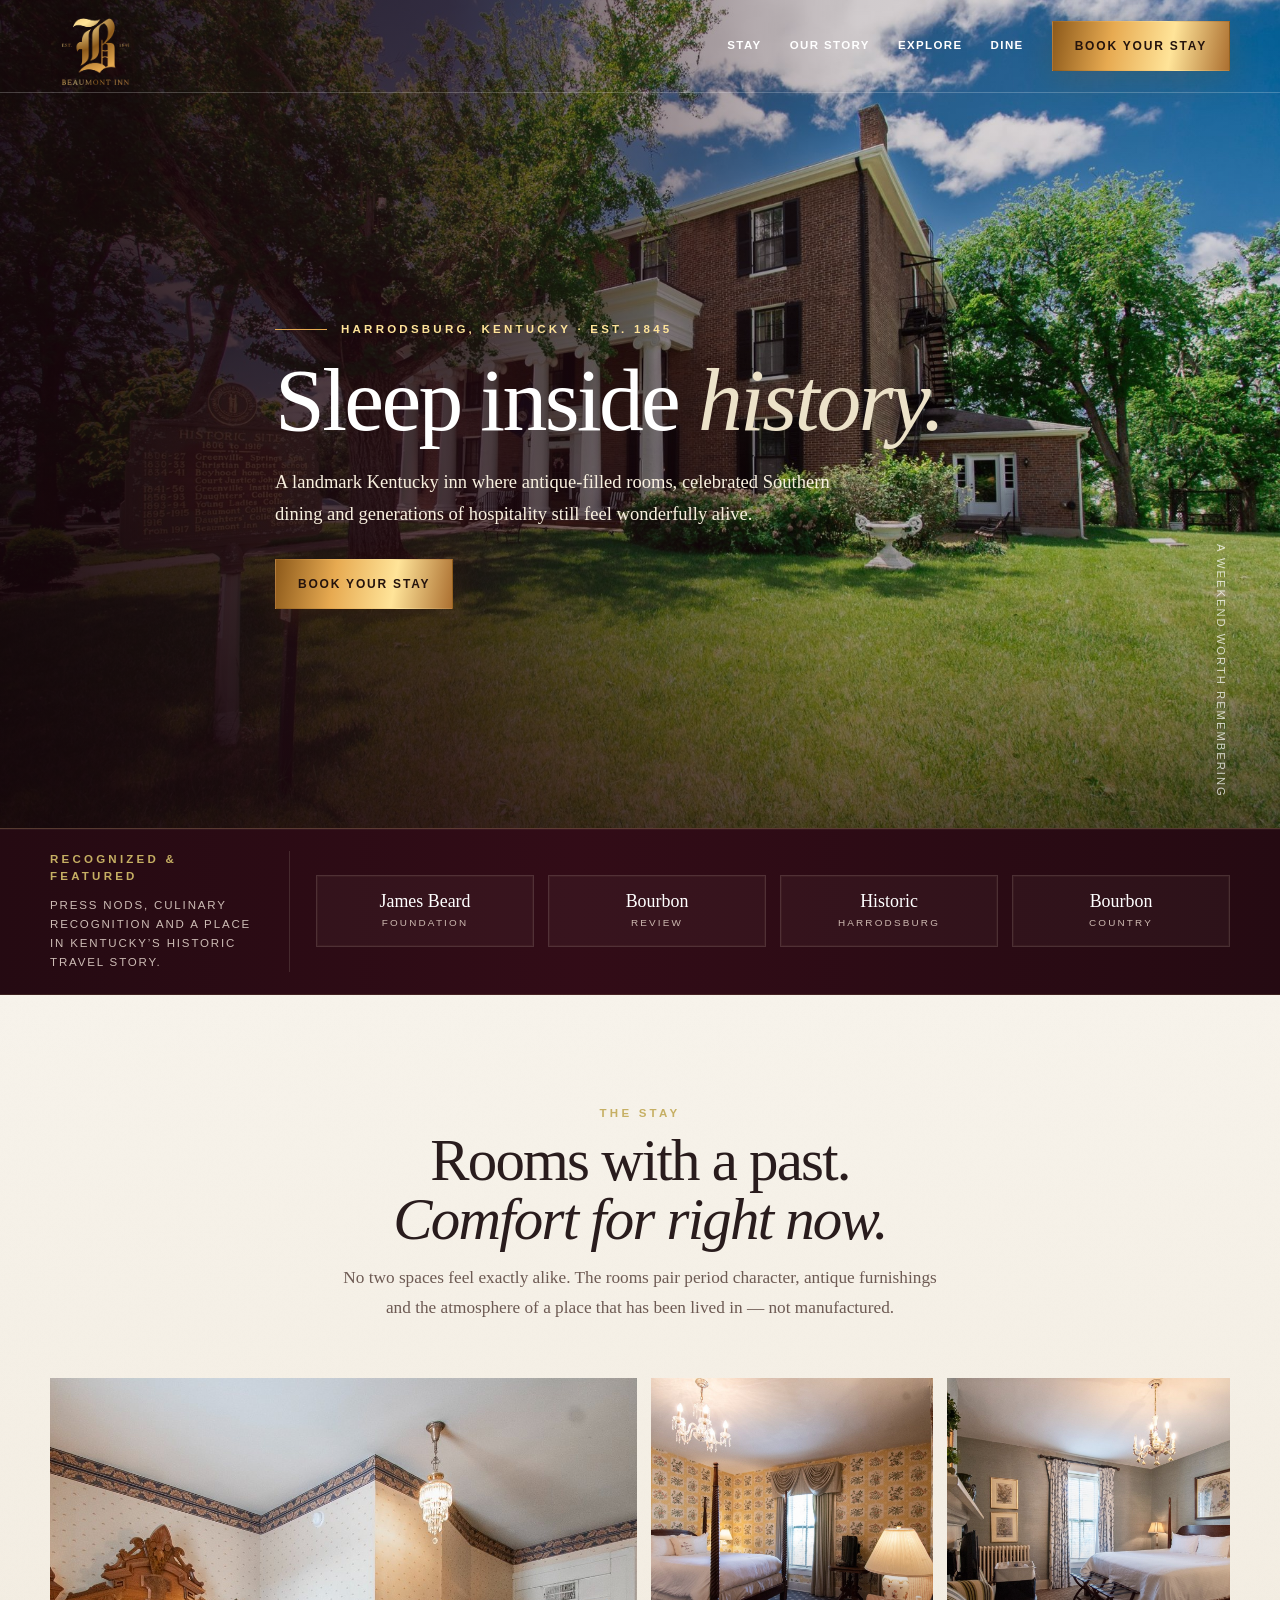
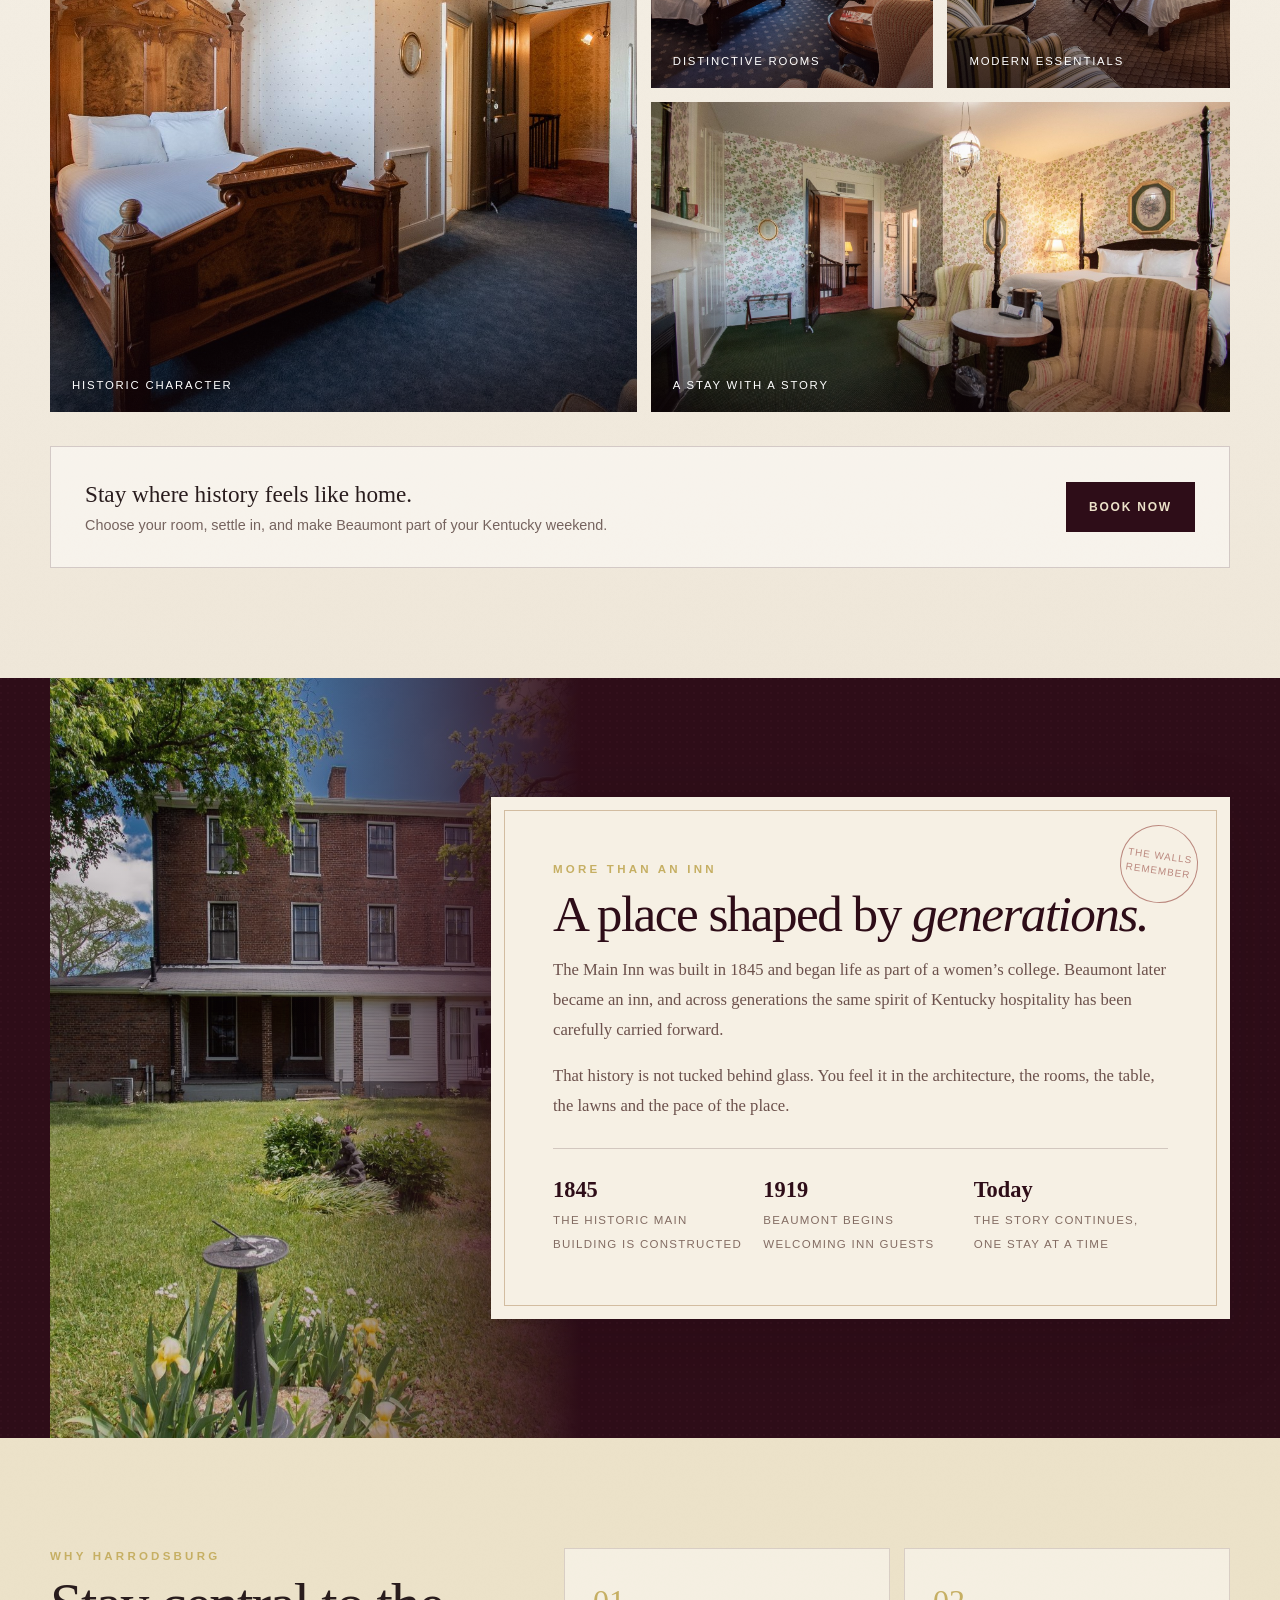
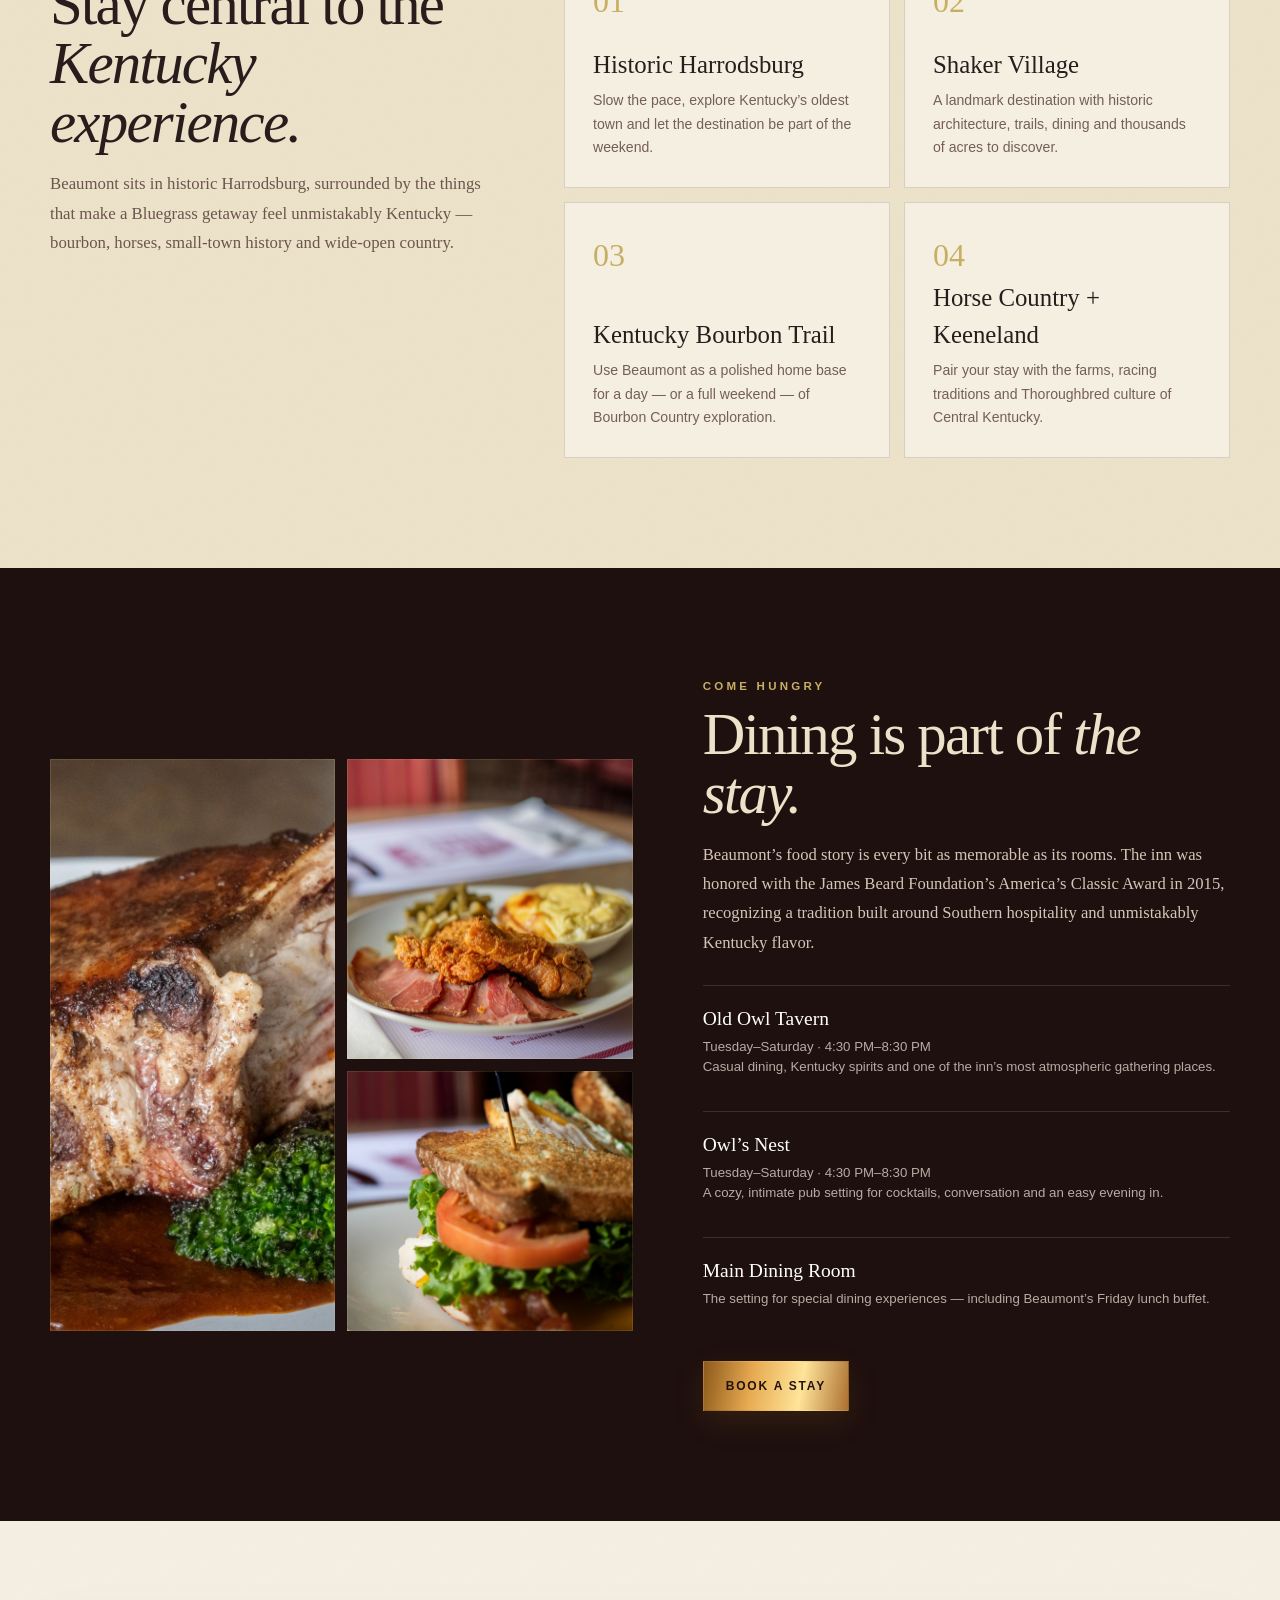
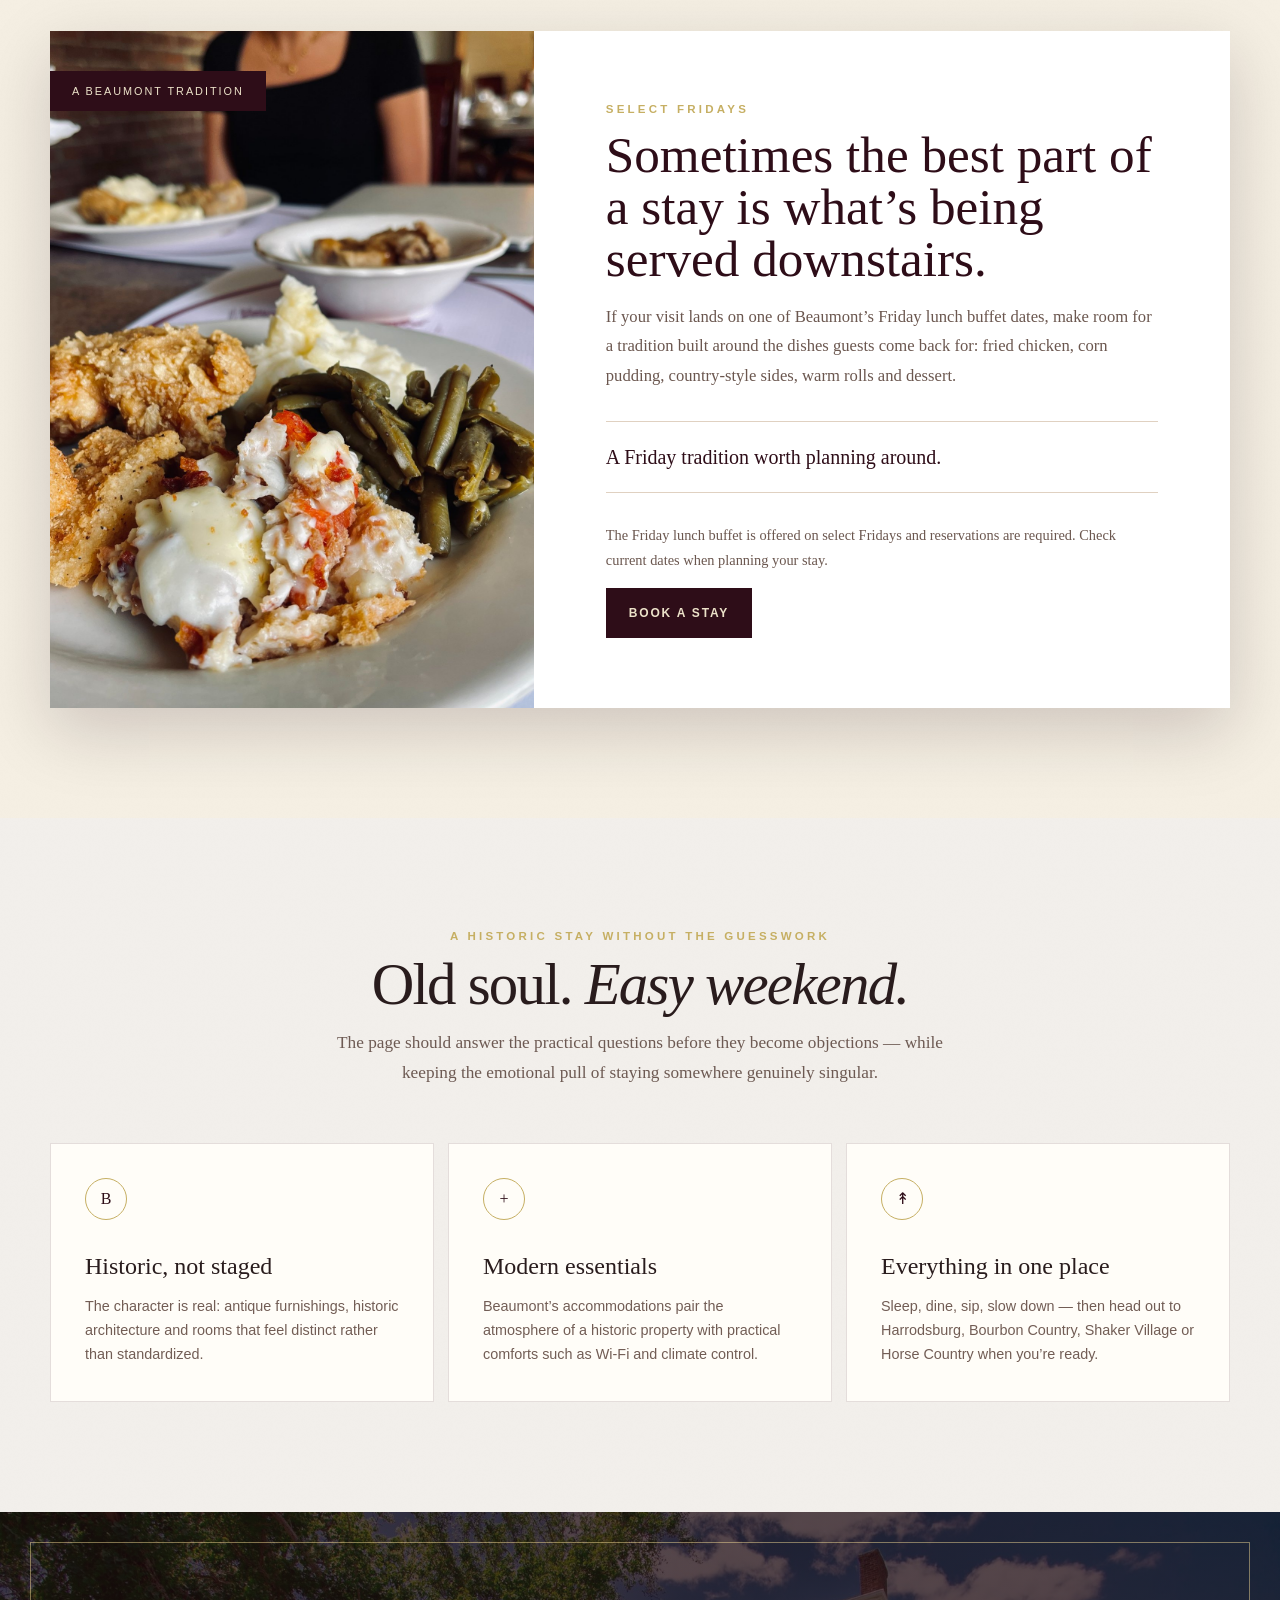
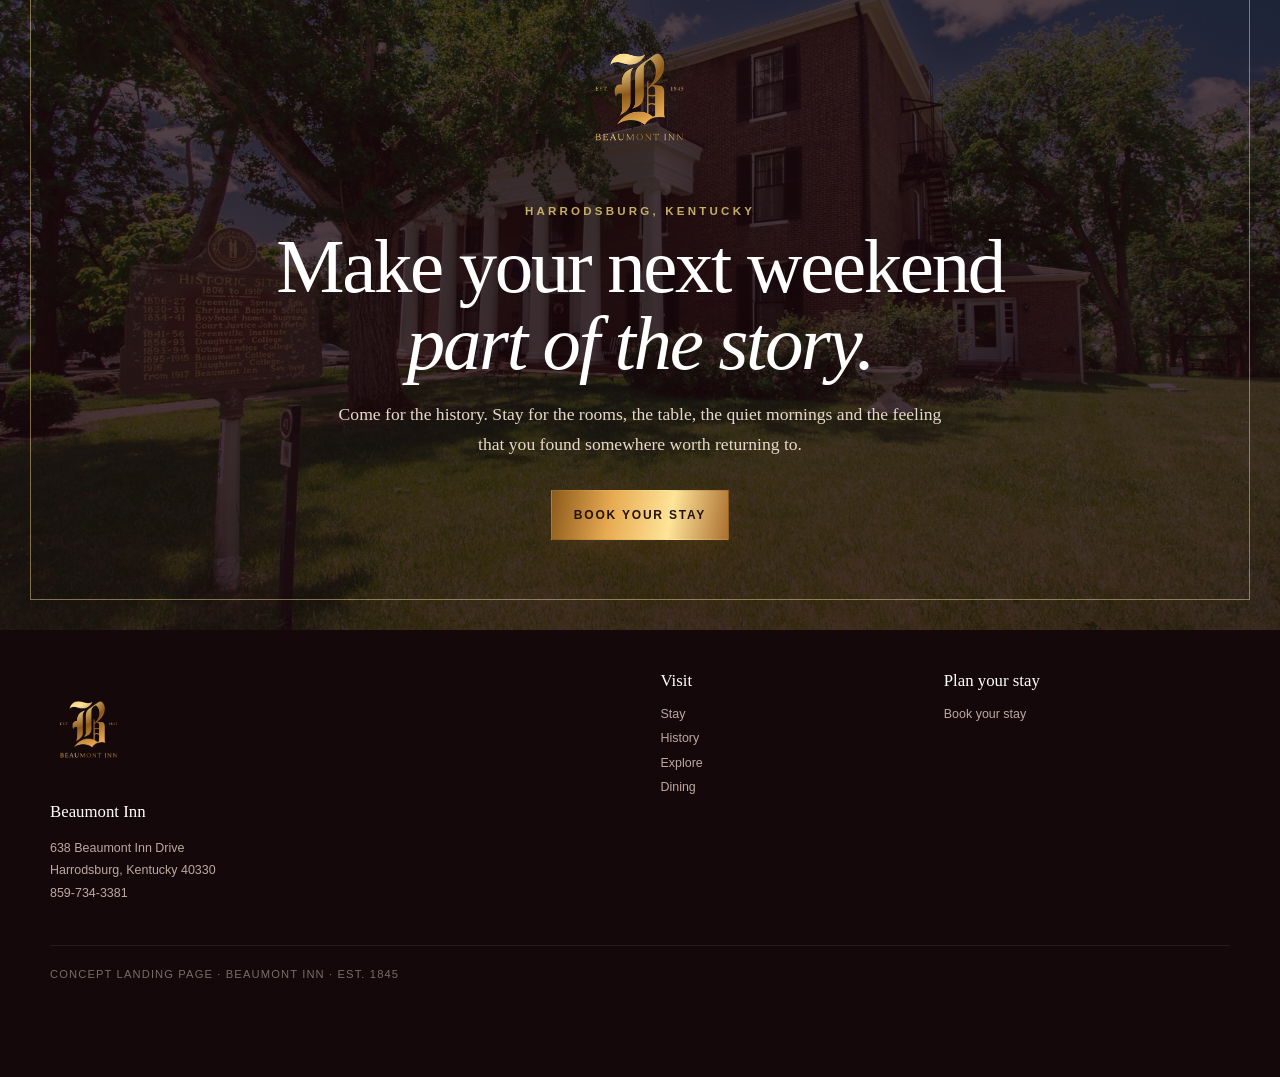
==== index.html @ 3e006eda "Convert to static site for GitHub Pages deployment - Move HTML templates to root directory - Remove " ====
<!doctype html>
<html lang="en">
<head>
  <meta charset="utf-8" />
  <meta name="viewport" content="width=device-width, initial-scale=1" />
  <meta name="description" content="Stay at Beaumont Inn in Harrodsburg, Kentucky — historic rooms, celebrated Southern dining, Bourbon Country, and generations of Kentucky hospitality." />
  <title>Beaumont Inn | Stay Where Kentucky History Lives</title>
  <style>
    :root{
      --coffee:#2E0D18;
      --asphalt:#1E0810;
      --night:#1E100F;
      --parchment:#ECE2C9;
      --pampas:#F2EFEB;
      --sandrift:#AE9279;
      --laser:#C6AF63;
      --gold-1:#E7AA51;
      --gold-2:#FFE499;
      --gold-3:#8D5A1B;
      --gold-4:#AC7031;
      --ink:#291C1D;
      --paper:#F6F0E4;
      --shadow:0 22px 65px rgba(30,8,16,.18);
    }
    *{box-sizing:border-box}
    html{scroll-behavior:smooth}
    body{margin:0;background:var(--pampas);color:var(--ink);font-family:Montserrat,Arial,sans-serif;line-height:1.5}
    img{max-width:100%;display:block}
    a{color:inherit;text-decoration:none}
    button{font:inherit}
    .wrap{width:min(1180px,calc(100% - 48px));margin:auto}
    .eyebrow{font-size:.72rem;text-transform:uppercase;letter-spacing:.28em;font-weight:700}
    .serif{font-family:Baskerville,"Baskerville Old Face",Georgia,serif}
    .display{font-family:Baskerville,"Baskerville Old Face",Georgia,serif;letter-spacing:-.03em}
    .script{font-family:"Cormorant Garamond",Georgia,serif;font-style:italic}
    .gold{color:var(--laser)}
    .btn{display:inline-flex;align-items:center;justify-content:center;gap:10px;min-height:50px;padding:0 22px;border:1px solid transparent;font-size:.75rem;font-weight:800;letter-spacing:.15em;text-transform:uppercase;transition:.25s ease}
    .btn-primary{background:linear-gradient(100deg,var(--gold-3),var(--gold-1),var(--gold-2),var(--gold-4));color:#24130d;box-shadow:0 10px 30px rgba(141,90,27,.2)}
    .btn-primary:hover{transform:translateY(-2px);filter:brightness(1.04)}
    .btn-ghost{border-color:rgba(255,255,255,.55);color:white;background:rgba(30,8,16,.18);backdrop-filter:blur(6px)}
    .btn-dark{background:var(--coffee);color:var(--parchment)}
    .btn-text{padding:0;min-height:auto;border-bottom:1px solid currentColor}

    /* header */
    .topbar{position:absolute;top:0;left:0;right:0;z-index:20;color:white;border-bottom:1px solid rgba(255,255,255,.22)}
    .nav{height:92px;display:flex;align-items:center;justify-content:space-between;gap:28px}
    .nav img{width:92px;height:auto;filter:drop-shadow(0 4px 14px rgba(0,0,0,.2))}
    .navlinks{display:flex;gap:28px;align-items:center;font-size:.72rem;font-weight:700;text-transform:uppercase;letter-spacing:.12em}
    .navlinks a:not(.btn):hover{color:var(--gold-2)}

    /* hero */
    .hero{min-height:92vh;position:relative;color:white;display:flex;align-items:end;background-image:linear-gradient(90deg,rgba(22,5,11,.9) 0%,rgba(35,9,18,.74) 35%,rgba(35,9,18,.2) 67%,rgba(35,9,18,.12) 100%),linear-gradient(0deg,rgba(18,7,9,.62) 0%,transparent 42%),url('[data-uri]');background-size:cover;background-position:center 46%}
    .hero-inner{padding:190px 0 88px;max-width:730px}
    .hero-kicker{display:flex;align-items:center;gap:14px;color:var(--gold-2)}
    .hero-kicker:before{content:"";width:52px;height:1px;background:var(--gold-1)}
    .hero h1{font-size:clamp(3.4rem,7vw,7rem);line-height:.9;margin:.25em 0 .28em;max-width:750px;font-weight:500}
    .hero h1 em{font-weight:400;color:var(--parchment)}
    .hero p{max-width:590px;font-family:Georgia,serif;font-size:1.16rem;line-height:1.7;color:#f8f0df;margin:0 0 30px}
    .hero-actions{display:flex;flex-wrap:wrap;gap:12px}
    .hero-note{position:absolute;right:4vw;bottom:30px;font-size:.7rem;letter-spacing:.18em;text-transform:uppercase;color:rgba(255,255,255,.74);writing-mode:vertical-rl}

    /* vintage texture + featured strip */
    body:before{content:"";position:fixed;inset:0;pointer-events:none;z-index:0;opacity:.09;mix-blend-mode:multiply;background-image:url("data:image/svg+xml,%3Csvg xmlns='http://www.w3.org/2000/svg' width='240' height='240' viewBox='0 0 240 240'%3E%3Cfilter id='n'%3E%3CfeTurbulence type='fractalNoise' baseFrequency='.85' numOctaves='3' stitchTiles='stitch'/%3E%3CfeColorMatrix type='saturate' values='0'/%3E%3C/filter%3E%3Crect width='240' height='240' filter='url(%23n)' opacity='.36'/%3E%3C/svg%3E")}
    body > *{position:relative;z-index:1}
    .trust,.section,.history,.dining,.buffet,.confidence,footer{position:relative;isolation:isolate}
    .trust:after,.section:after,.history:after,.dining:after,.buffet:after,.confidence:after,footer:after{content:"";position:absolute;inset:0;pointer-events:none;opacity:.06;mix-blend-mode:multiply;background-image:url("data:image/svg+xml,%3Csvg xmlns='http://www.w3.org/2000/svg' width='180' height='180' viewBox='0 0 180 180'%3E%3Cfilter id='n'%3E%3CfeTurbulence type='fractalNoise' baseFrequency='1.15' numOctaves='2' stitchTiles='stitch'/%3E%3CfeColorMatrix type='saturate' values='0'/%3E%3C/filter%3E%3Crect width='180' height='180' filter='url(%23n)' opacity='.22'/%3E%3C/svg%3E")}
    .trust > .wrap,.section > .wrap,.history > .wrap,.dining > .wrap,.buffet > .wrap,.confidence > .wrap,footer > .wrap{position:relative;z-index:1}

    .trust{background:linear-gradient(90deg,#250a12 0%,#320c17 45%,#250a12 100%);color:var(--parchment);border-top:1px solid rgba(255,228,153,.22);border-bottom:1px solid rgba(255,228,153,.1);box-shadow:inset 0 1px 0 rgba(255,255,255,.04)}
    .featured-strip{display:grid;grid-template-columns:240px 1fr;gap:26px;align-items:center;min-height:120px;padding:22px 0}
    .featured-title{padding-right:24px;border-right:1px solid rgba(236,226,201,.14)}
    .featured-title .eyebrow{margin-bottom:10px}
    .featured-title p{margin:0;font-size:.72rem;letter-spacing:.16em;text-transform:uppercase;line-height:1.65;color:#cdbcb5}
    .featured-logos{display:grid;grid-template-columns:repeat(4,1fr);gap:14px}
    .logo-chip{min-height:72px;padding:14px 16px;display:flex;flex-direction:column;justify-content:center;align-items:center;text-align:center;border:1px solid rgba(236,226,201,.14);background:rgba(255,255,255,.03);box-shadow:inset 0 0 0 1px rgba(255,228,153,.04)}
    .logo-main{display:block;font-family:Baskerville,"Baskerville Old Face",Georgia,serif;font-size:1.12rem;line-height:1.05;color:#fff}
    .logo-sub{display:block;margin-top:5px;font-size:.62rem;letter-spacing:.22em;text-transform:uppercase;color:#ccb8b0}

    /* intro / product */
    .section{padding:110px 0}
    .center-head{text-align:center;max-width:760px;margin:0 auto 54px}
    .center-head h2,.split-copy h2,.paper-copy h2,.dining-copy h2,.nearby-copy h2,.final h2{font-size:clamp(2.5rem,4.6vw,5rem);line-height:1;margin:.18em 0 .22em;font-weight:500}
    .center-head p{font-family:Georgia,serif;font-size:1.08rem;line-height:1.75;color:#6d5a53;margin:0 auto;max-width:620px}
    .rooms{background:linear-gradient(#F7F3EB,#EFE7D9)}
    .room-grid{display:grid;grid-template-columns:1.35fr .65fr .65fr;grid-template-rows:310px 310px;gap:14px}
    .room-card{position:relative;overflow:hidden;background:#ddd}
    .room-card:nth-child(1){grid-row:1/3}
    .room-card:nth-child(4){grid-column:2/4}
    .room-card img{width:100%;height:100%;object-fit:cover;transition:.6s ease}
    .room-card:hover img{transform:scale(1.03)}
    .room-card:after{content:"";position:absolute;inset:0;background:linear-gradient(0deg,rgba(20,6,11,.55),transparent 48%)}
    .room-card .label{position:absolute;left:22px;bottom:18px;z-index:2;color:white;font-size:.71rem;letter-spacing:.16em;text-transform:uppercase}
    .rooms-cta{display:grid;grid-template-columns:1fr auto;gap:30px;align-items:center;margin-top:34px;padding:30px 34px;border:1px solid rgba(46,13,24,.18);background:rgba(255,255,255,.45)}
    .rooms-cta strong{font-family:Georgia,serif;font-size:1.45rem;font-weight:500}
    .rooms-cta p{margin:4px 0 0;color:#75635e;font-size:.9rem}

    /* history */
    .history{position:relative;background:var(--coffee);color:var(--parchment);overflow:hidden}
    .history:before{content:"";position:absolute;inset:0;opacity:.16;background-image:radial-gradient(circle at 1px 1px,rgba(255,255,255,.55) 1px,transparent 1px);background-size:7px 7px;mix-blend-mode:soft-light}
    .history-inner{position:relative;display:grid;grid-template-columns:.9fr 1.1fr;min-height:760px}
    .history-img{position:relative;background:url('[data-uri]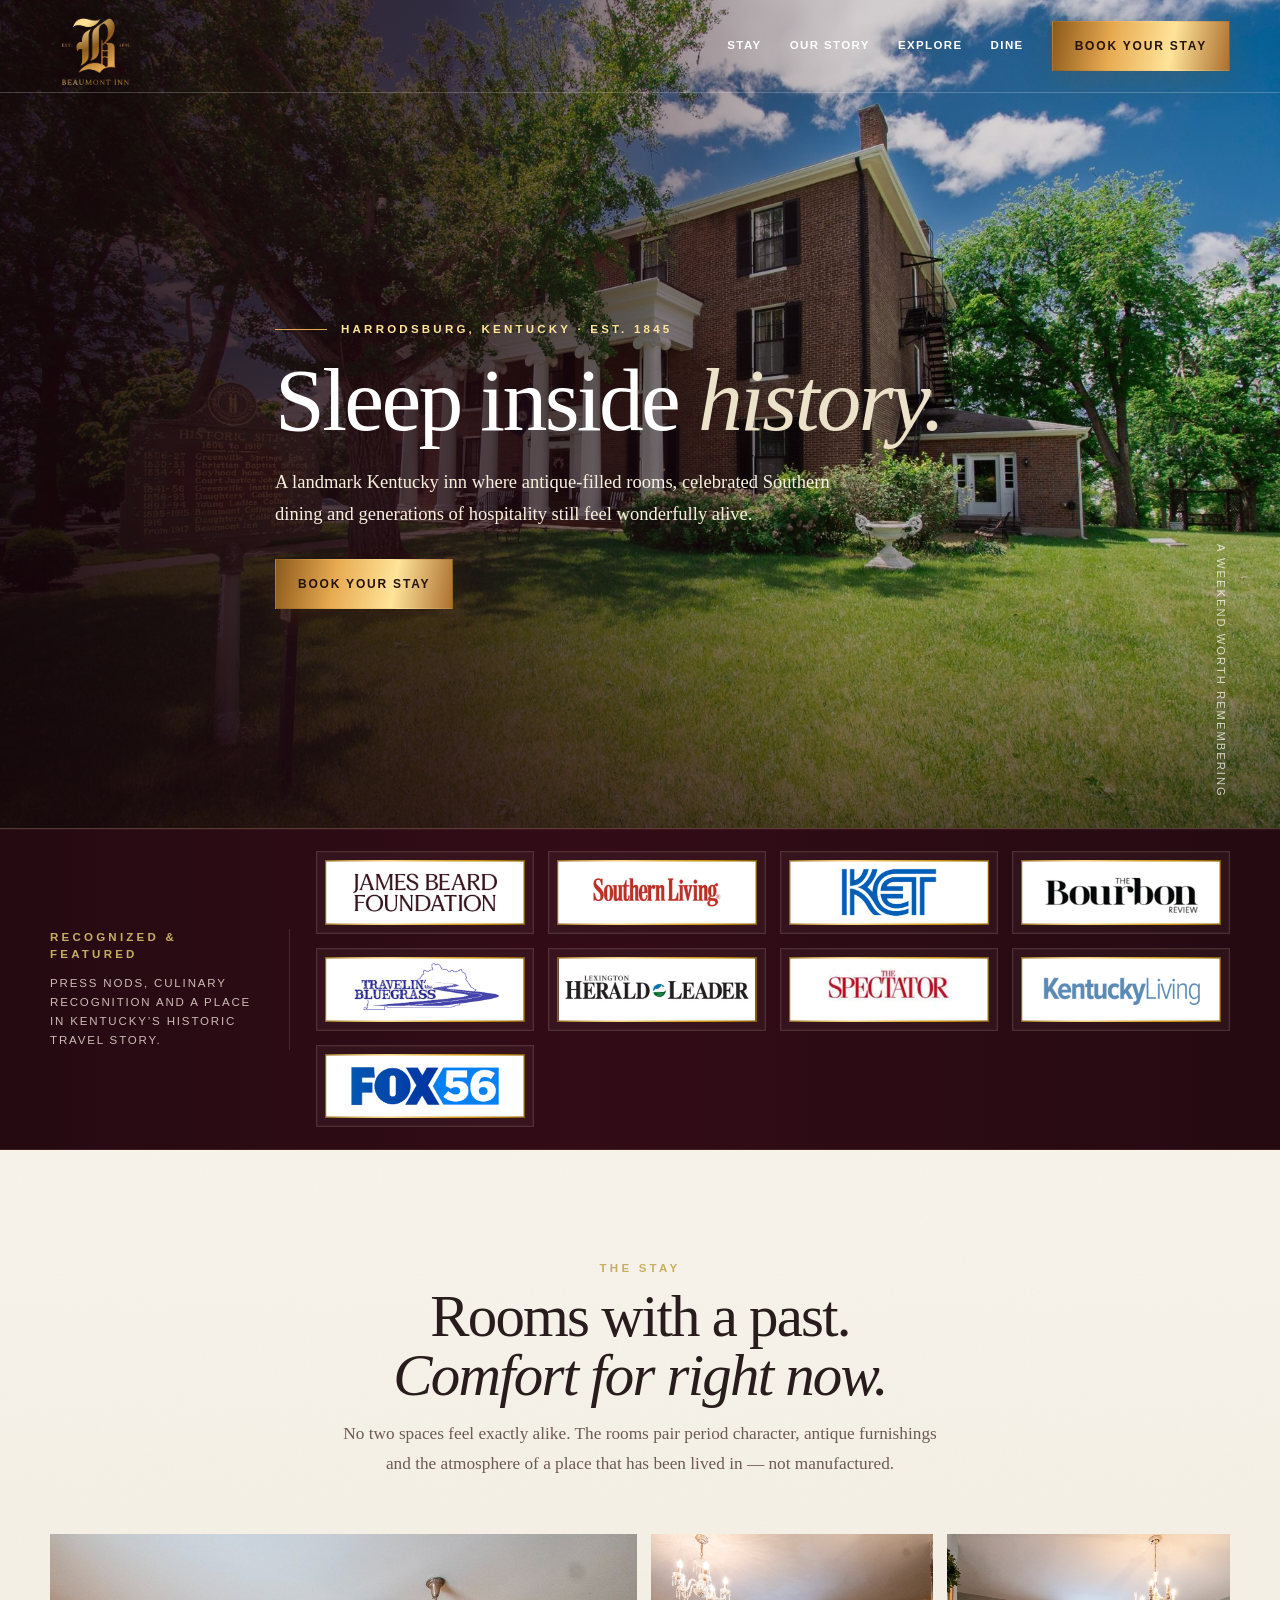
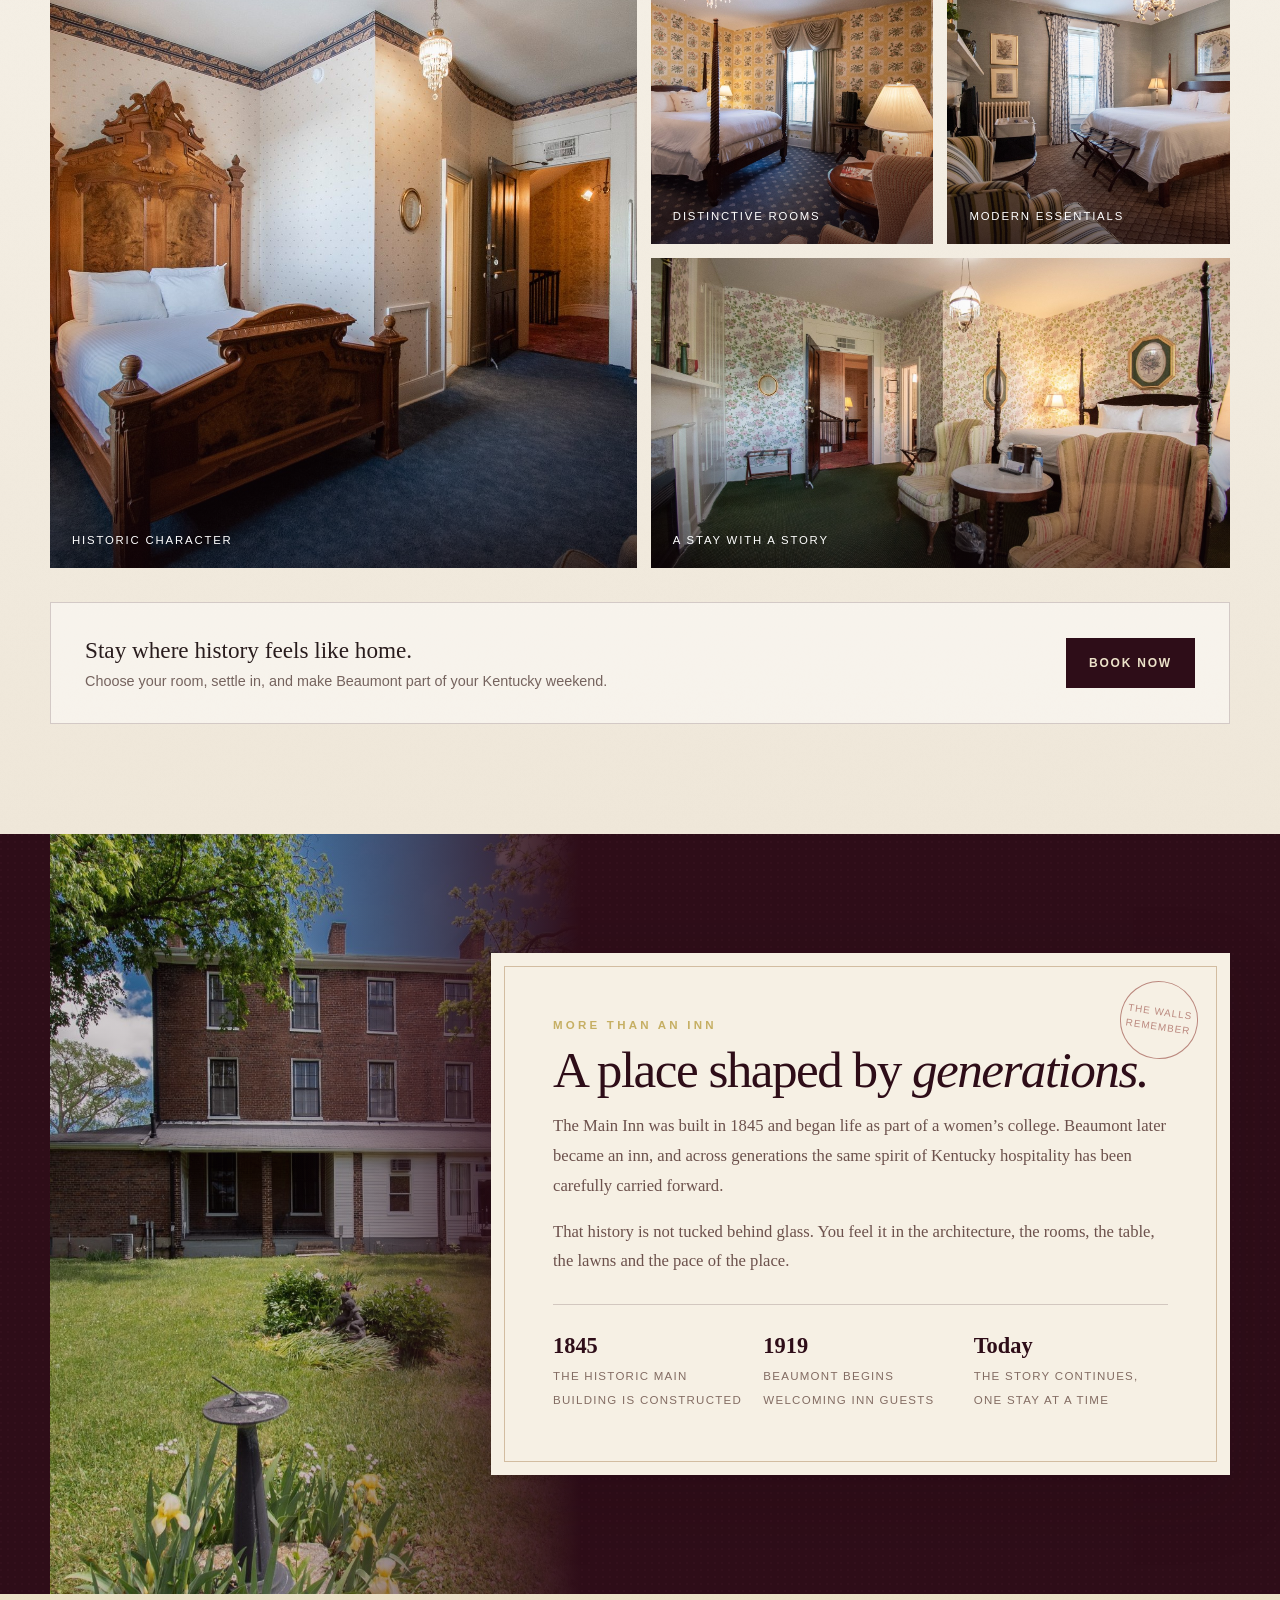
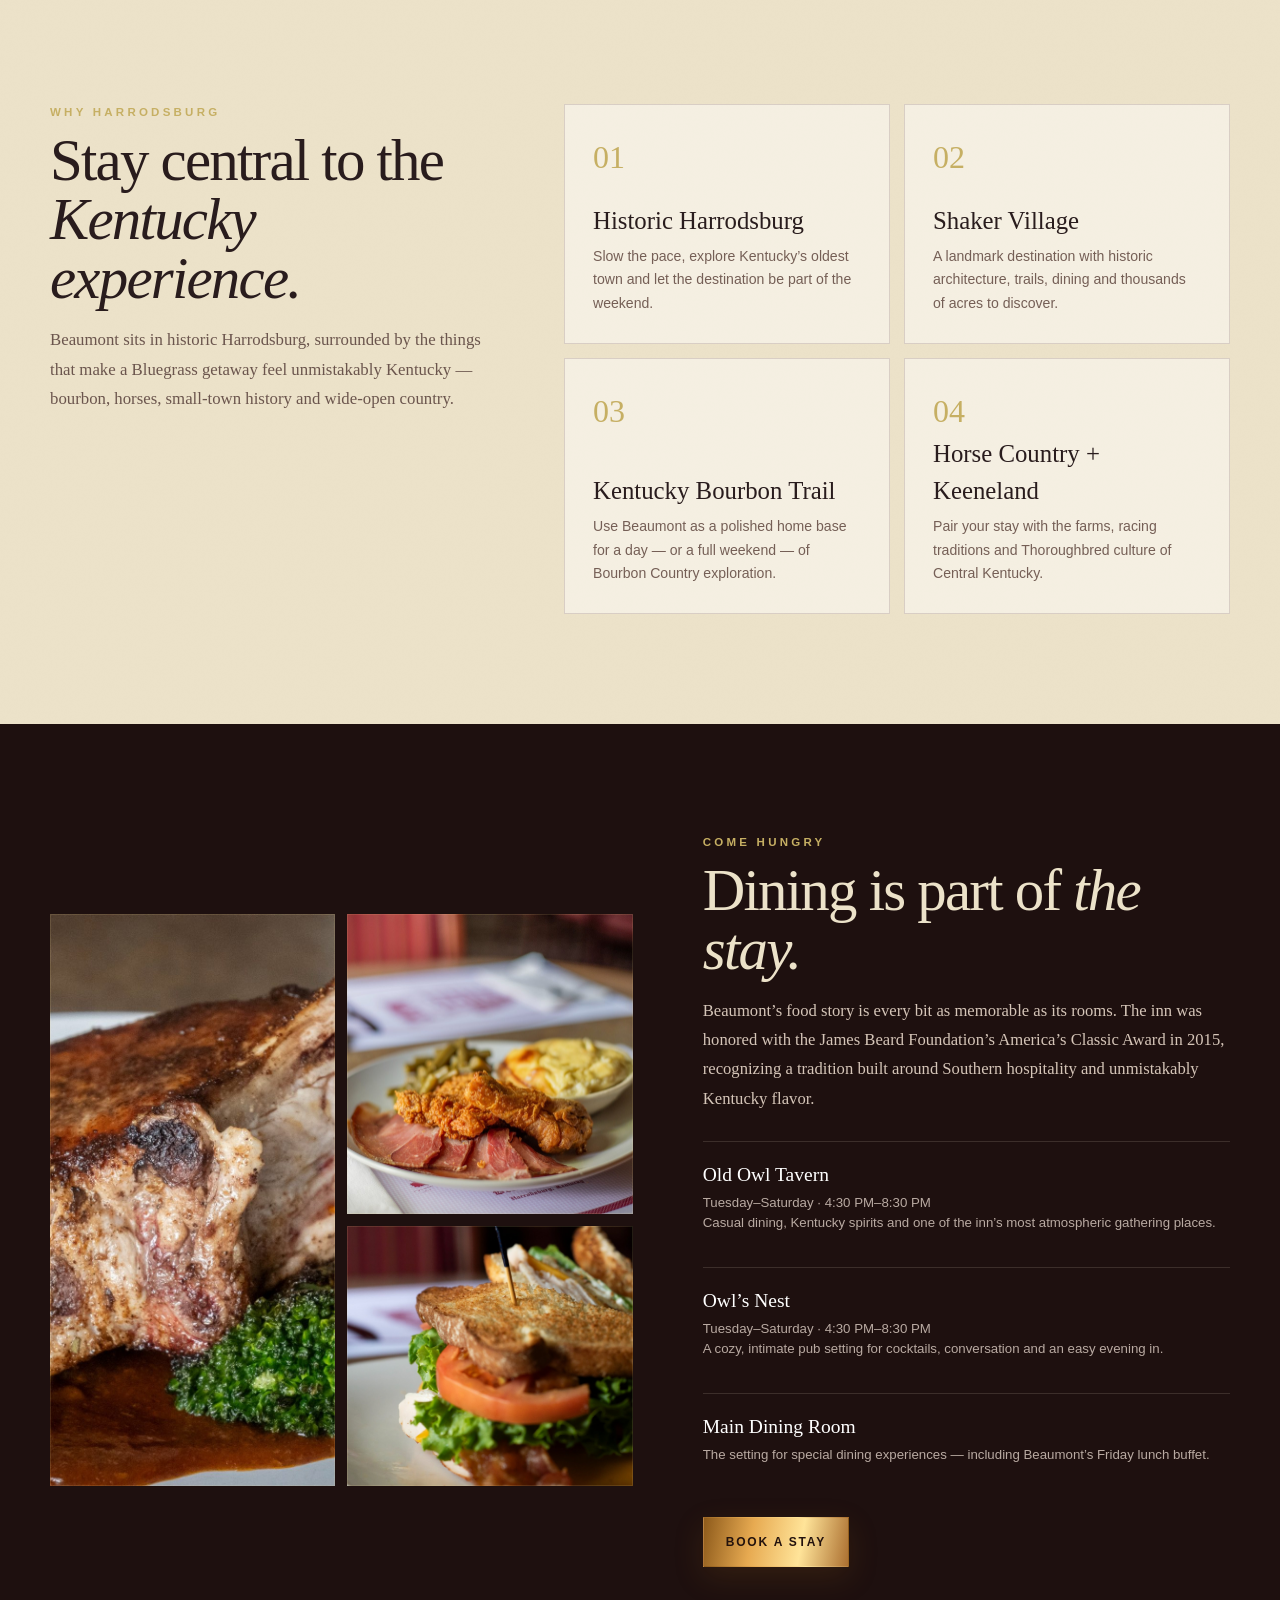
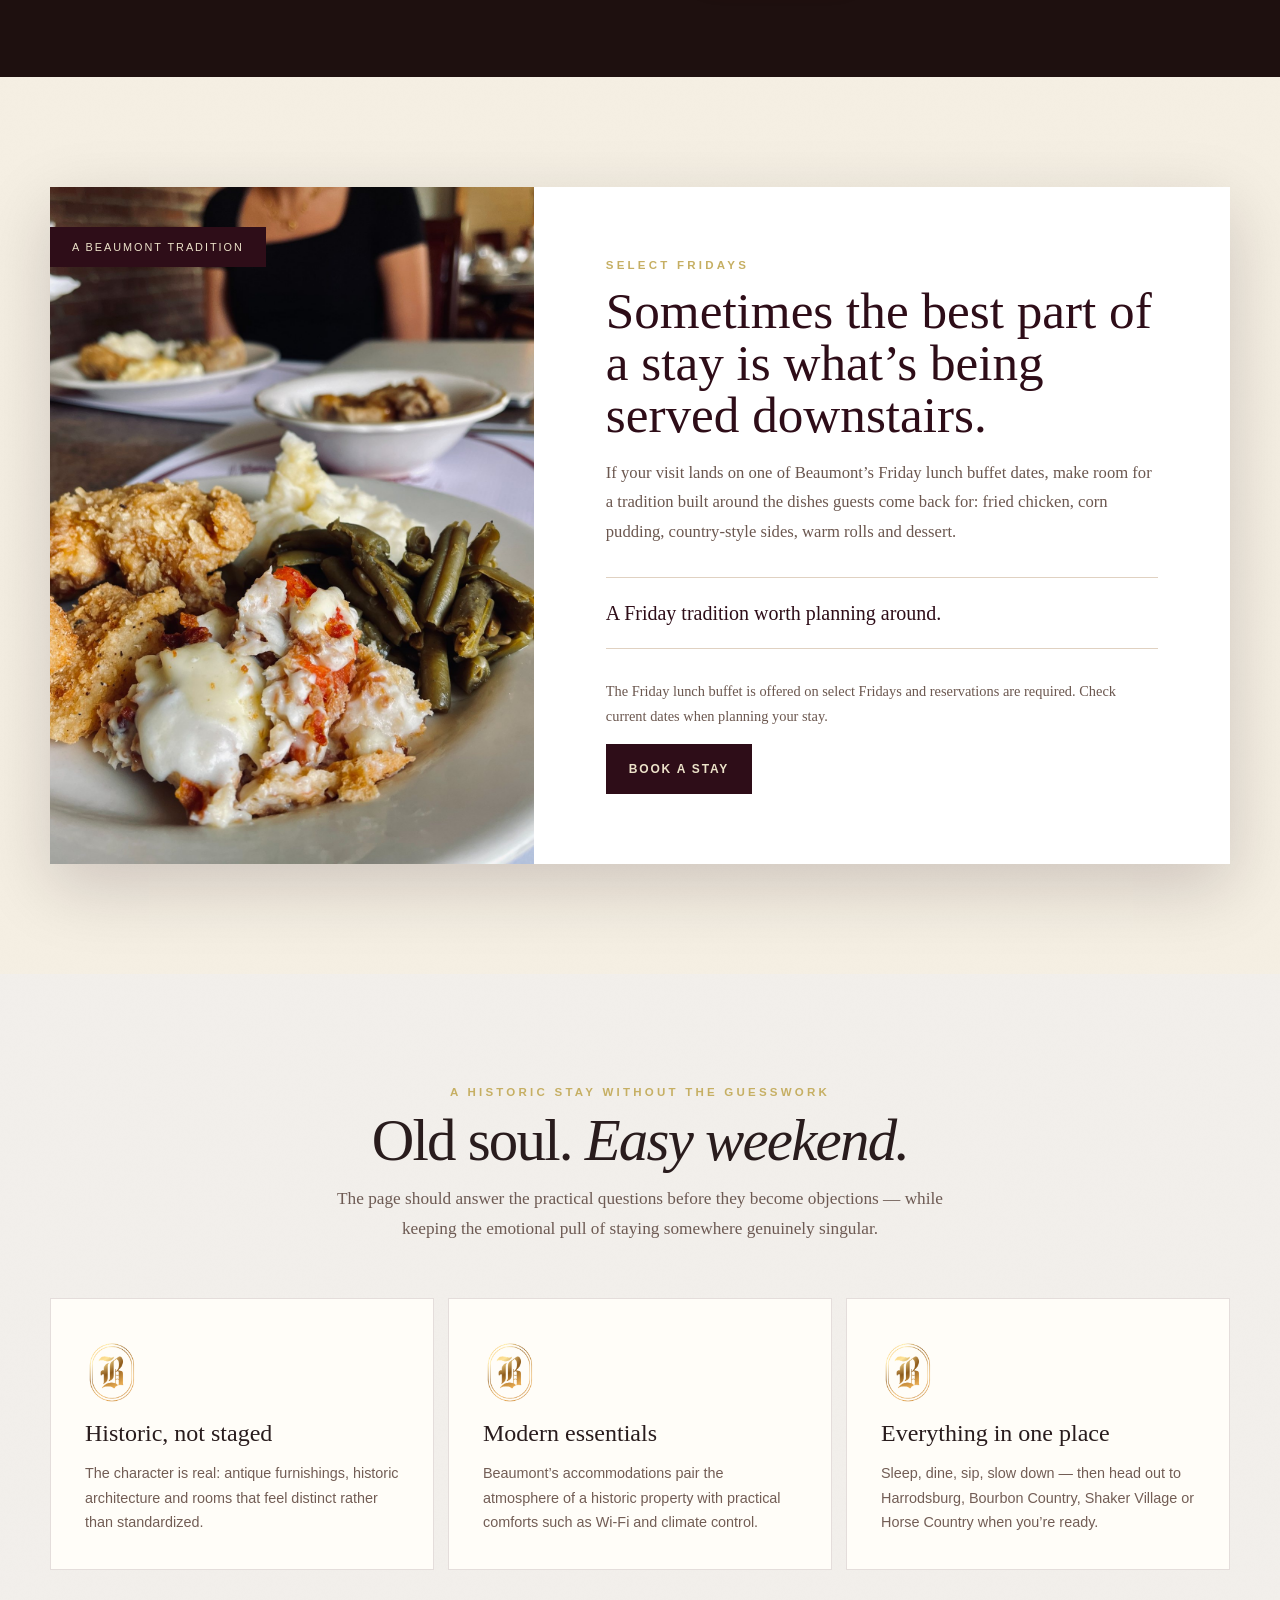
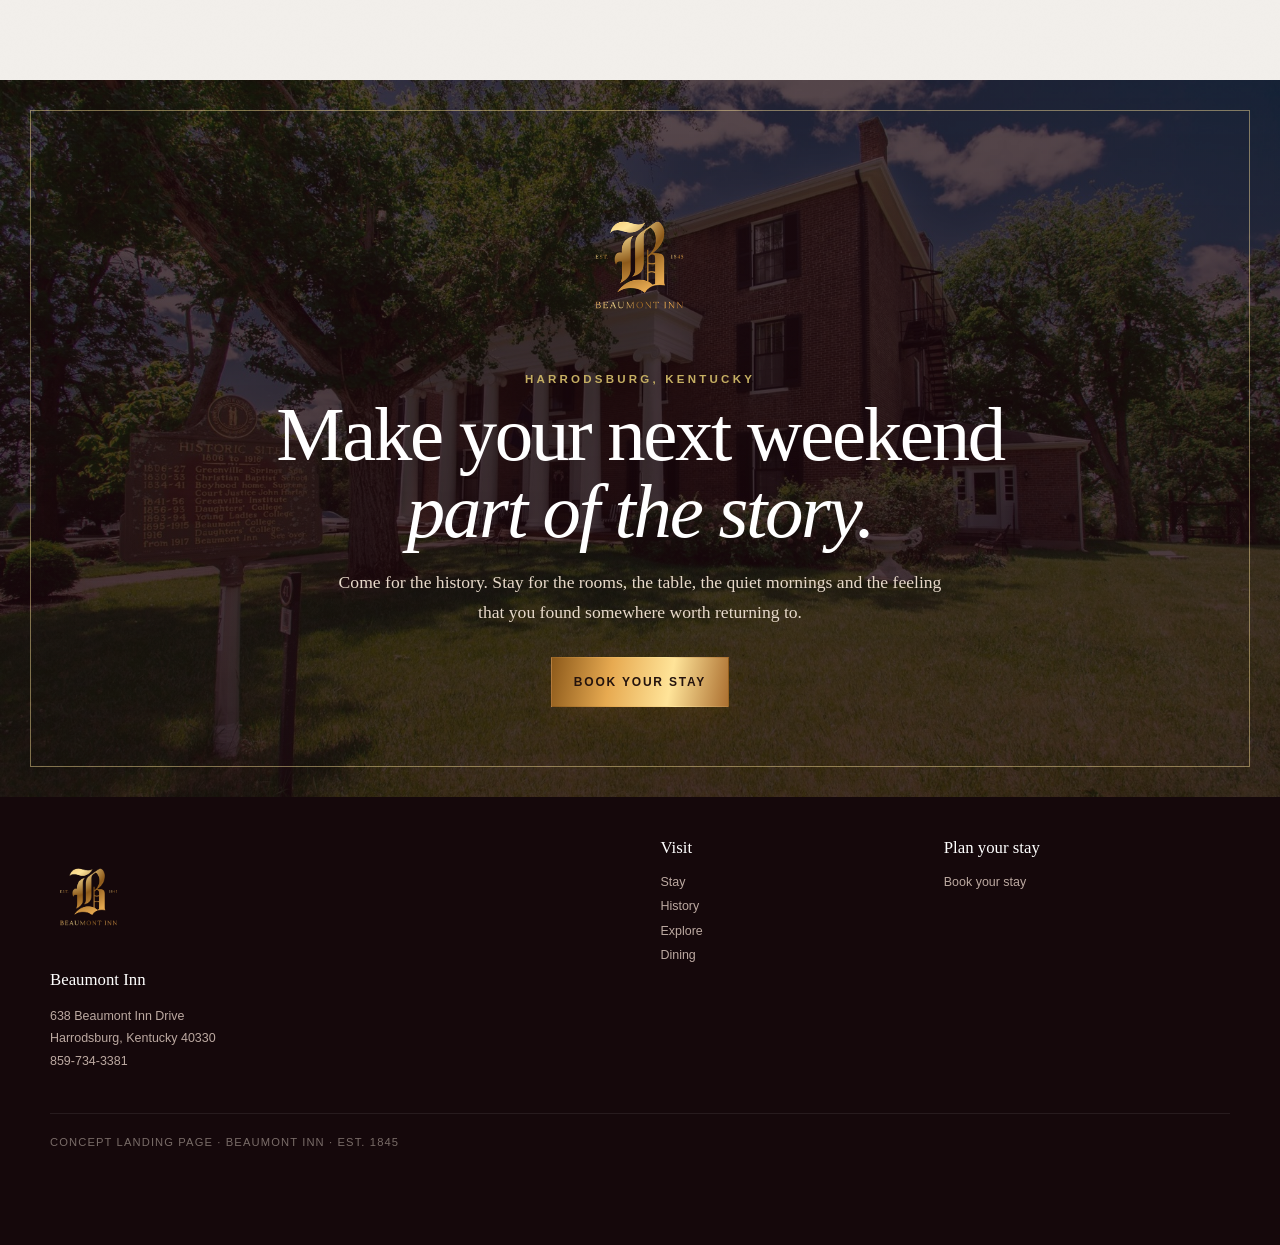
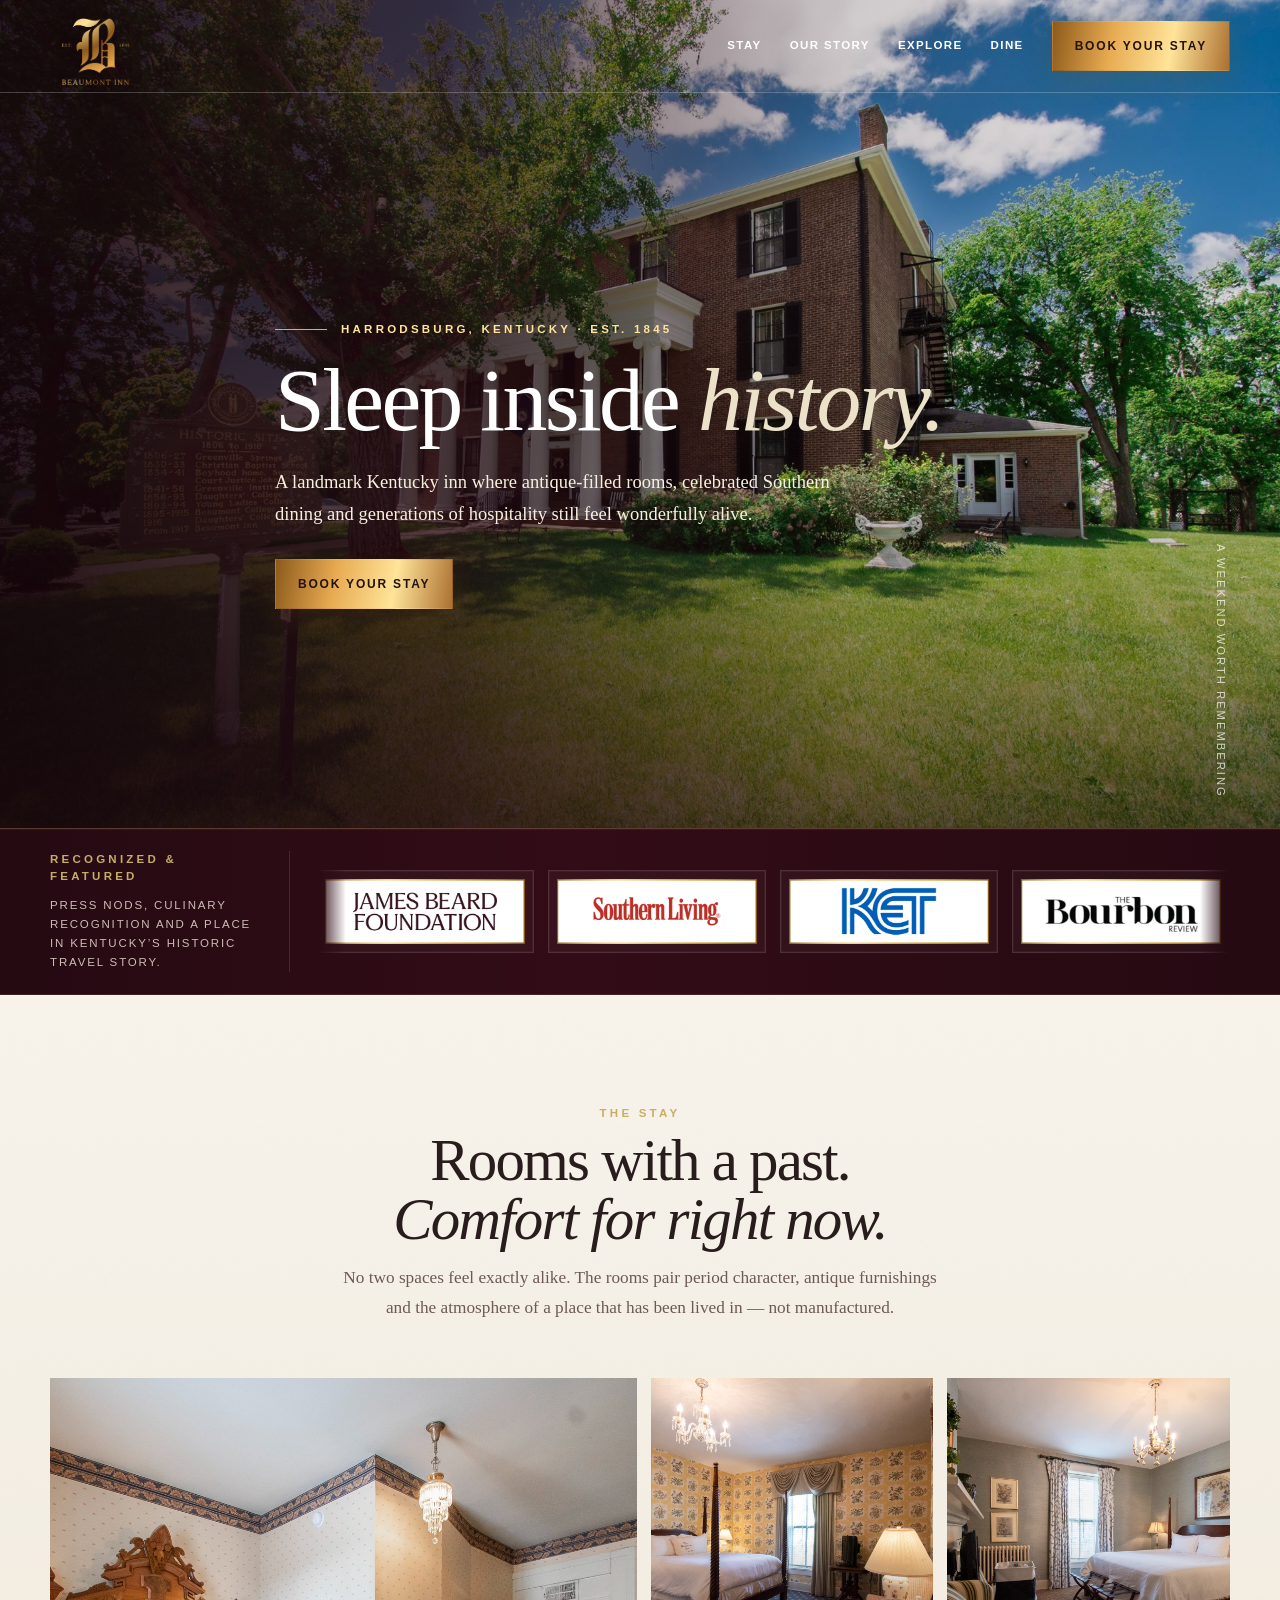
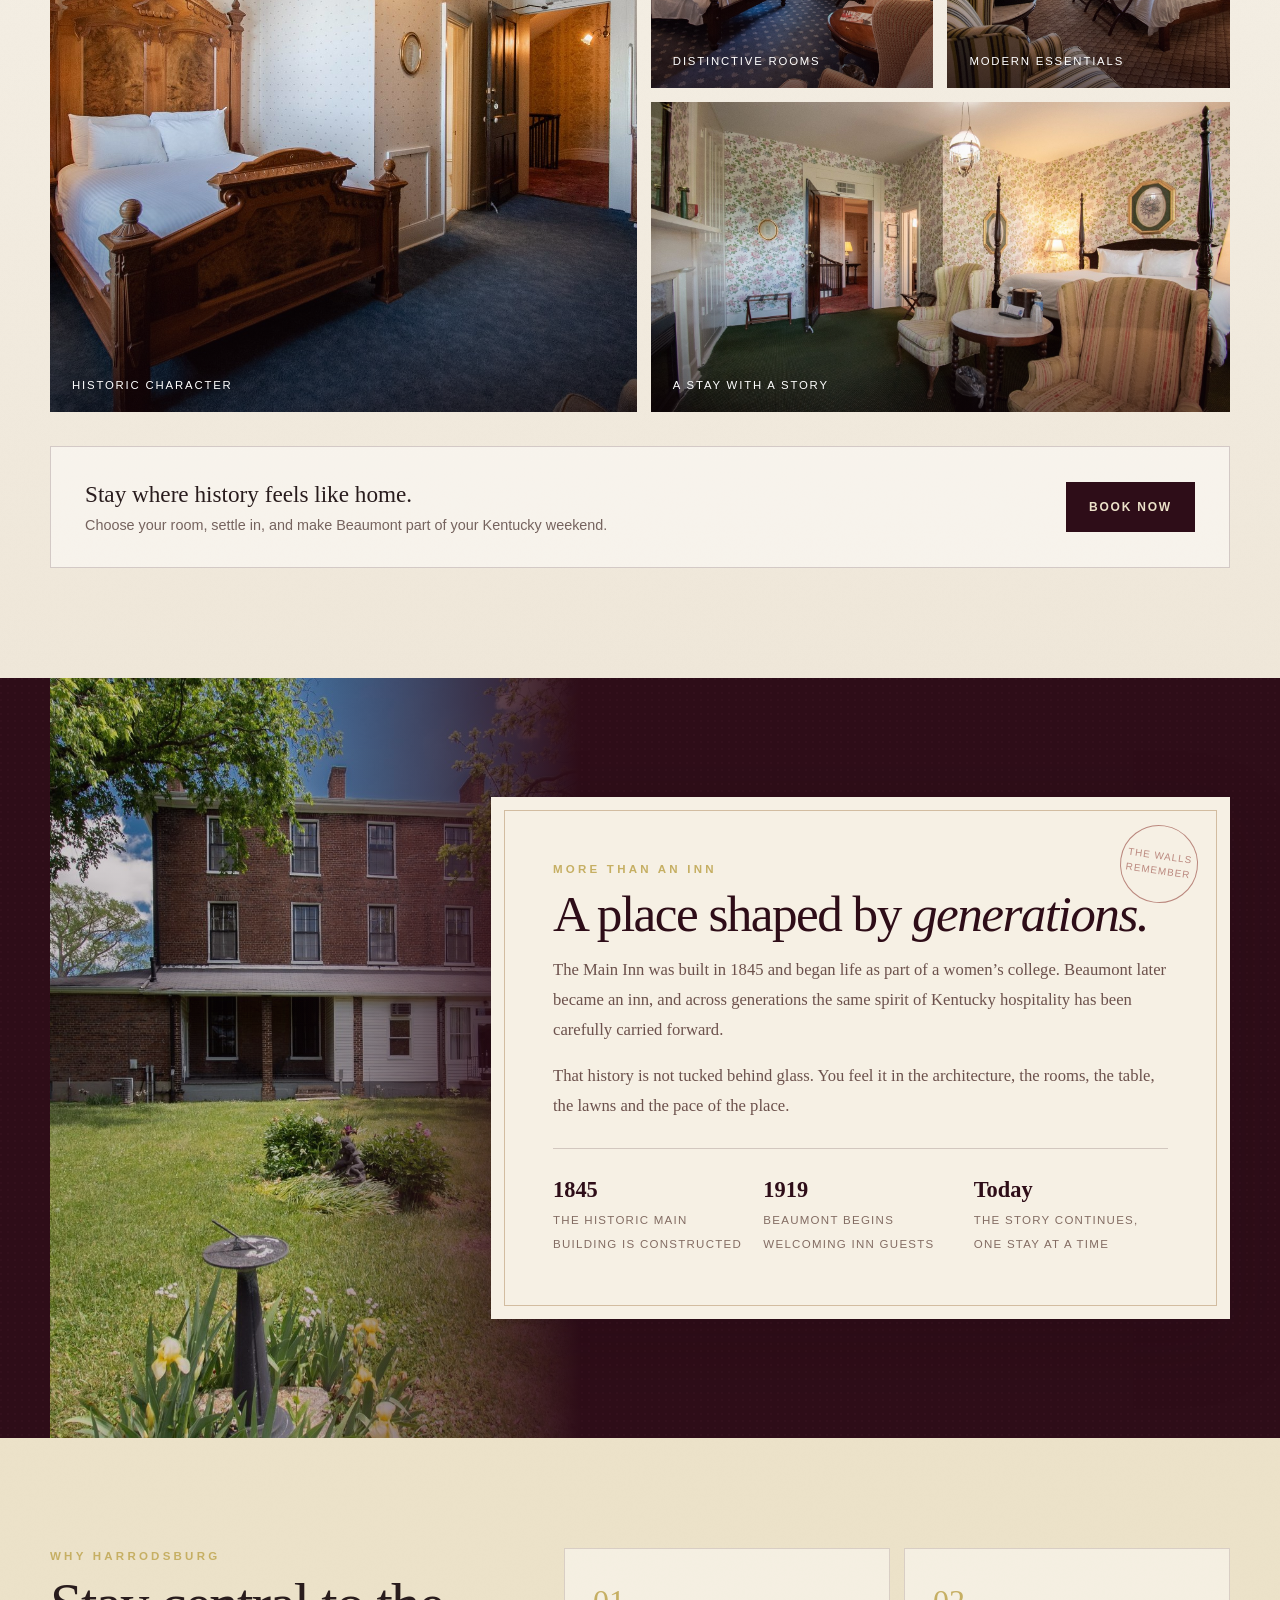
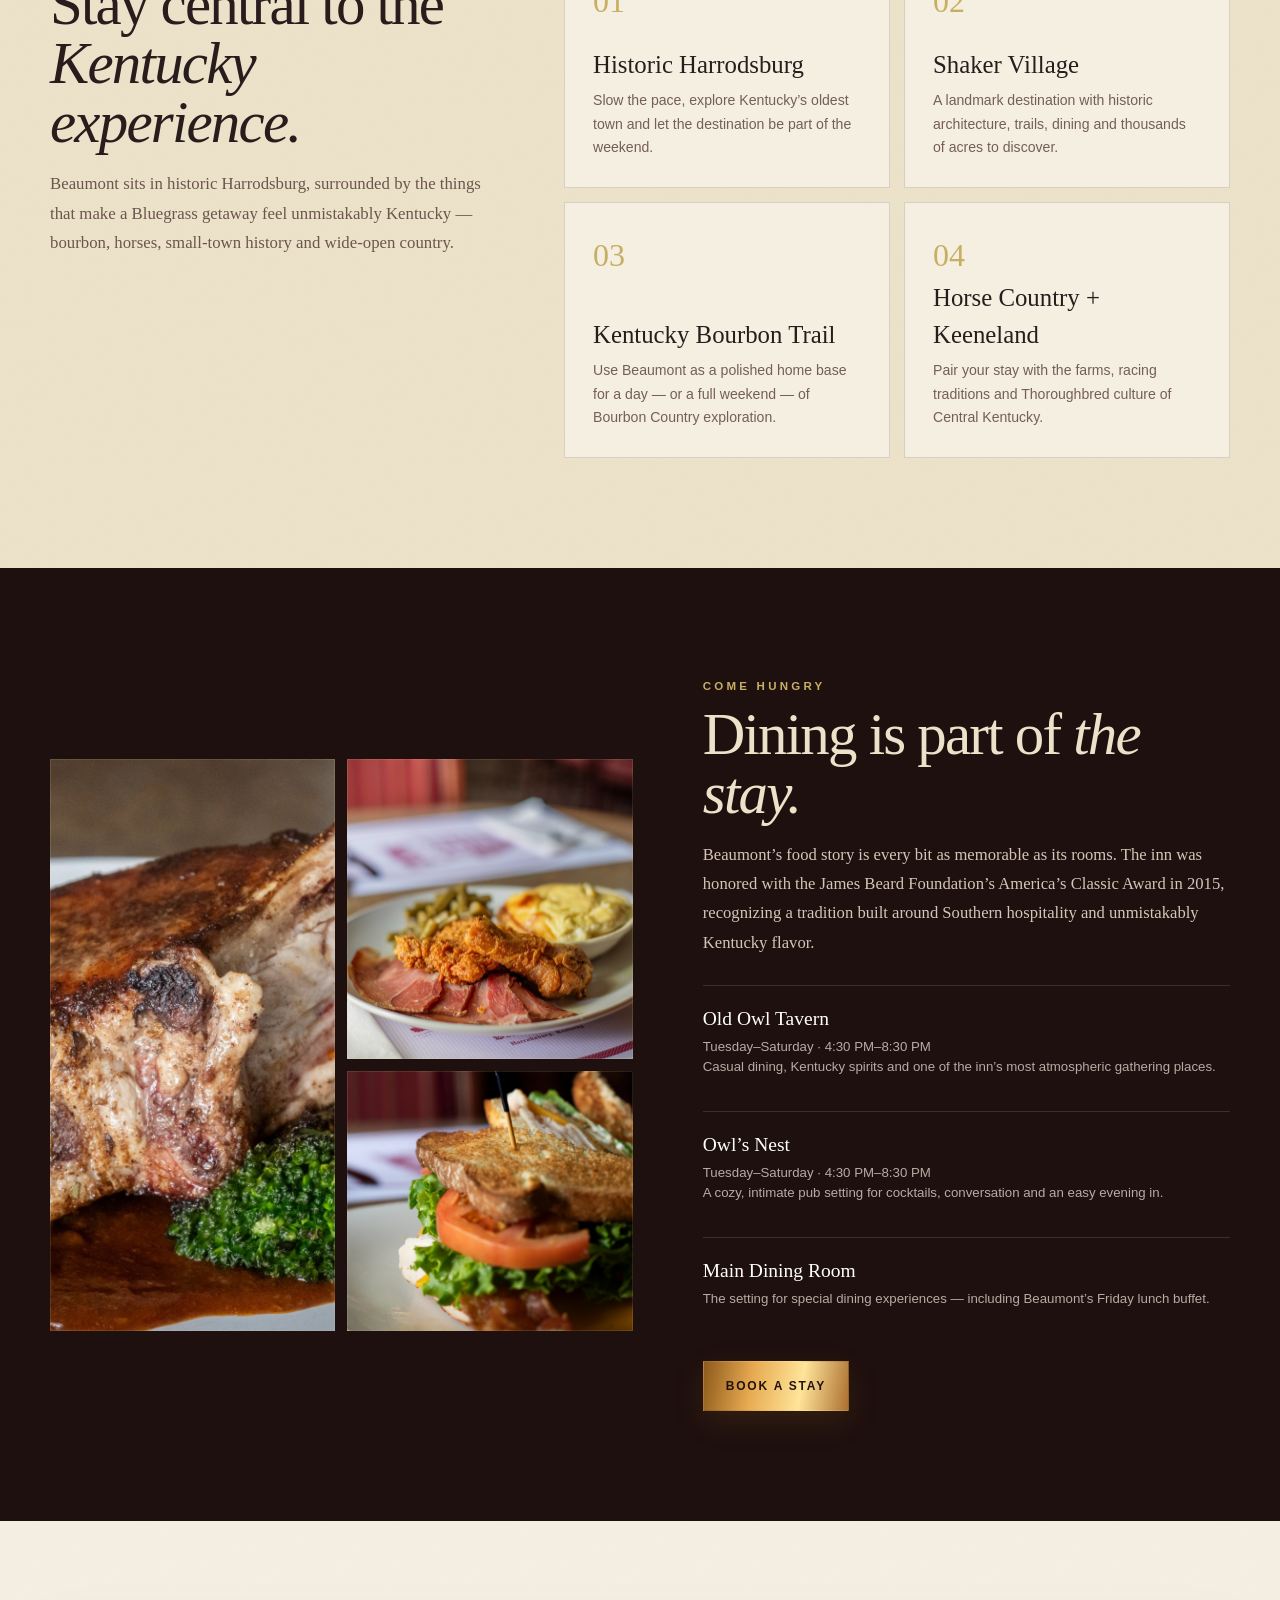
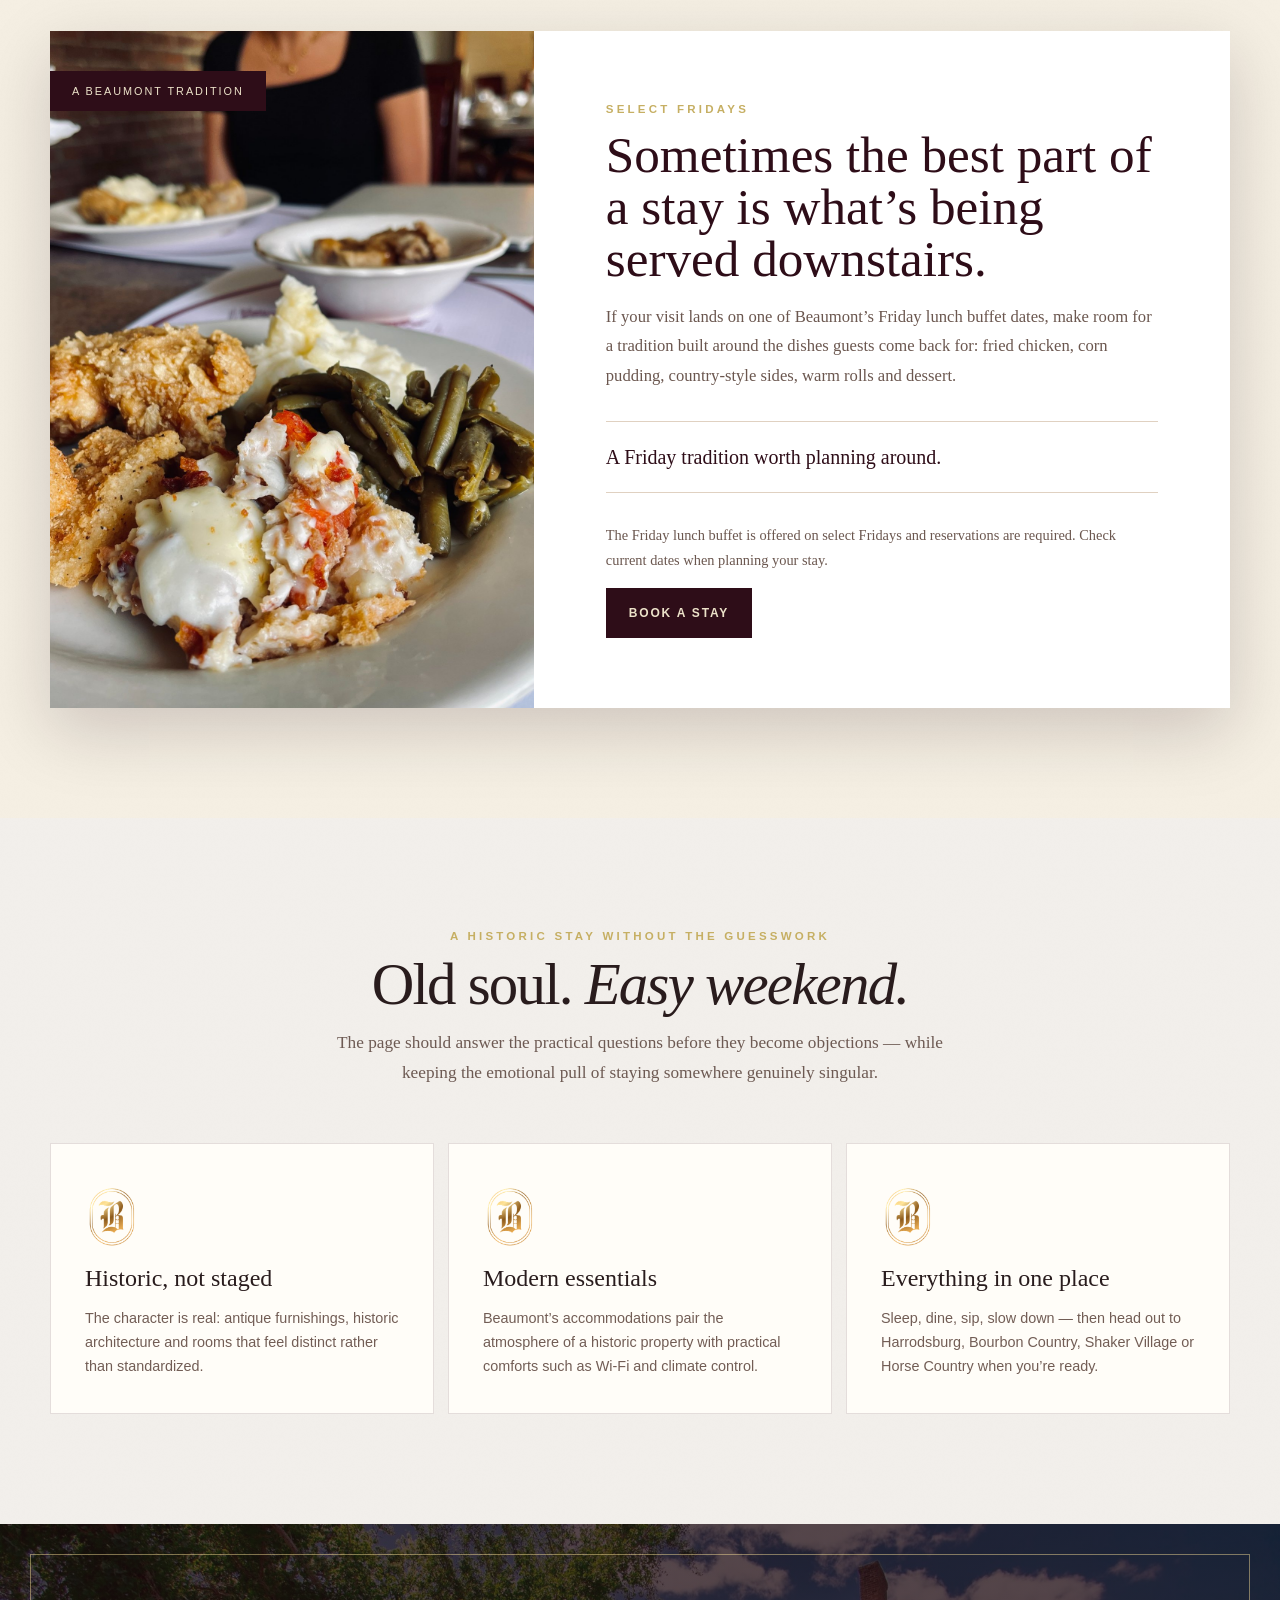
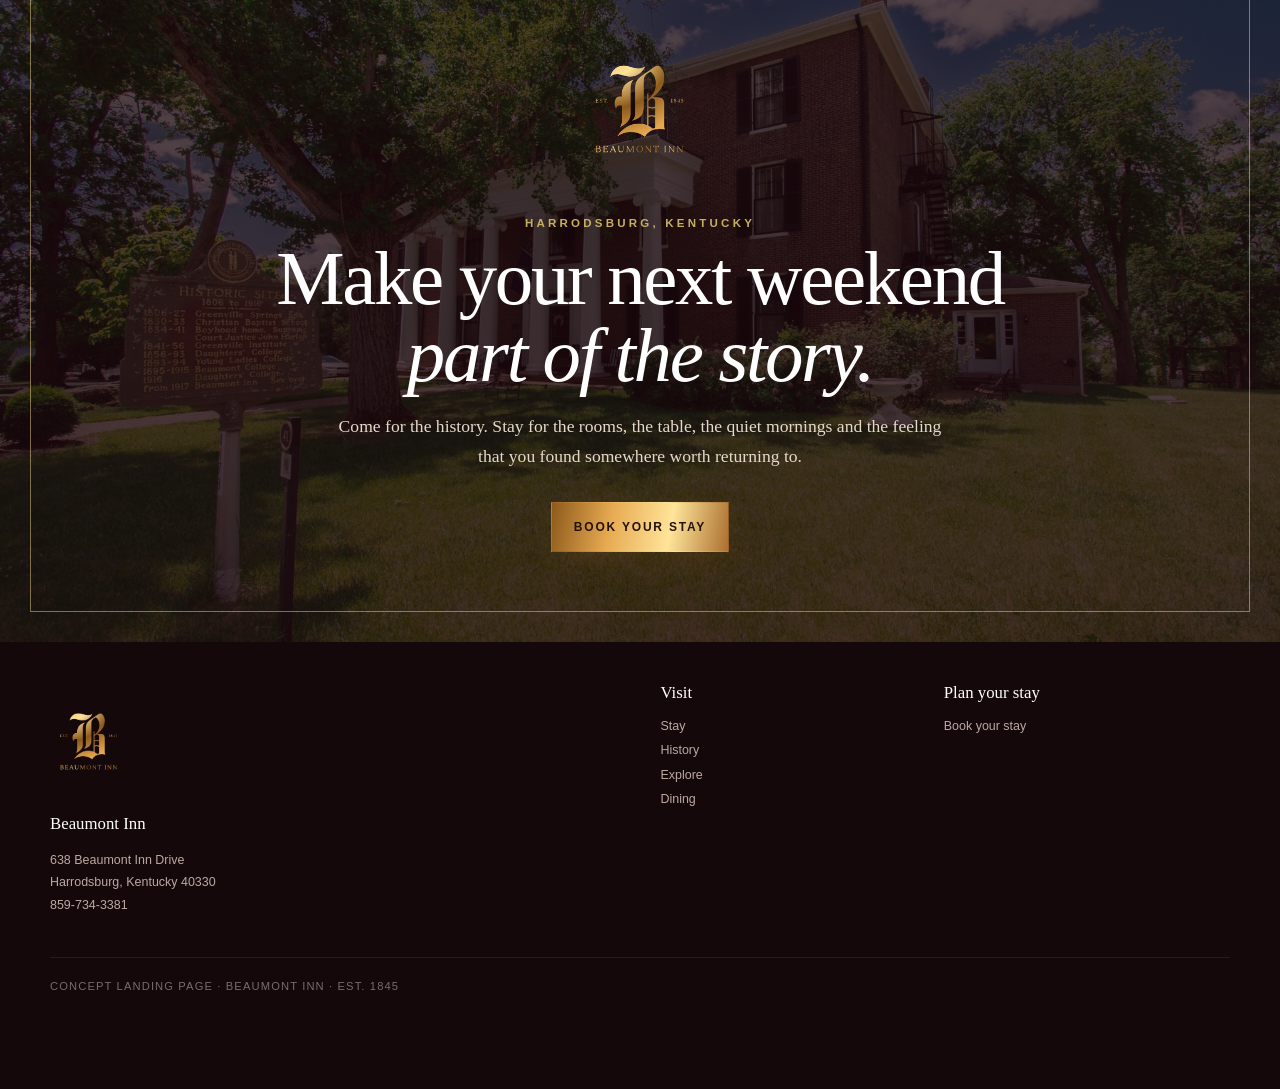
